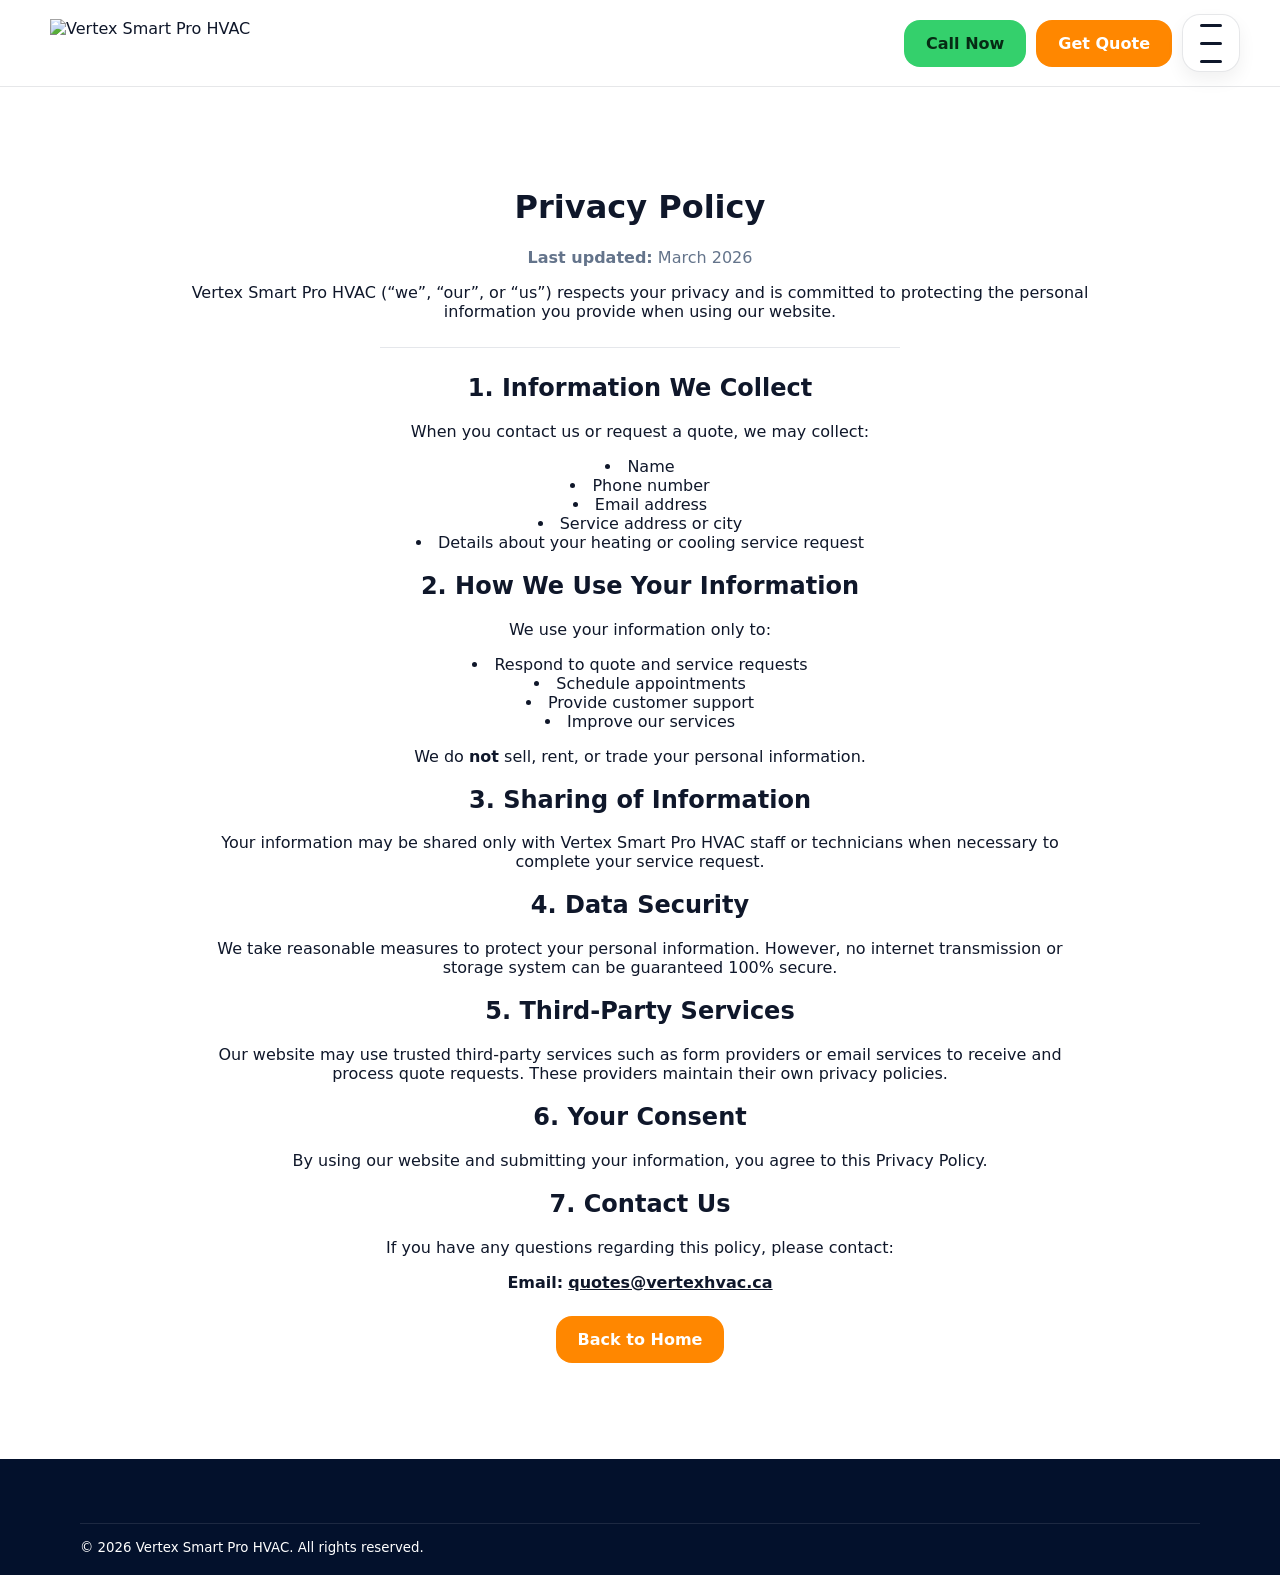
==== privacy.html @ b606a731 "new update" ====
<!DOCTYPE html>
<html lang="en">
<head>
  <meta charset="UTF-8" />
  <meta name="viewport" content="width=device-width, initial-scale=1.0"/>
  <title>Privacy Policy | Vertex Smart Pro HVAC</title>
  <meta name="description" content="Privacy Policy for Vertex Smart Pro HVAC.">
  <link rel="stylesheet" href="style.css" />
</head>

<body>
  <header class="topbar">
    <a class="brand" href="index.html" aria-label="Vertex Smart Pro Home">
      <img src="assets/logo.png" alt="Vertex Smart Pro HVAC" class="logo">
    </a>

    <div class="top-actions">
      <a class="btn btn-call" href="tel:+10000000000">Call Now</a>
      <a class="btn btn-quote" href="index.html#quote">Get Quote</a>

      <button class="burger" aria-label="Open menu" aria-expanded="false" aria-controls="menu" id="burgerBtn">
        <span></span><span></span><span></span>
      </button>
    </div>
  </header>

  <nav class="menu" id="menu" aria-label="Site menu">
    <a href="index.html#home">Home</a>
    <a href="index.html#services">Services</a>
    <a href="index.html#commercial">Commercial</a>
    <a href="index.html#offers">Offers</a>
    <a href="index.html#reviews">Reviews</a>
    <a href="index.html#quote">Get Quote</a>
    <a href="index.html#contact">Contact</a>
    <a href="privacy.html">Privacy</a>
  </nav>

  <main class="section">
    <div class="container" style="max-width:900px; text-align:center;">
      <h1>Privacy Policy</h1>
      <p style="color:#64748b;"><strong>Last updated:</strong> March 2026</p>

      <p>
        Vertex Smart Pro HVAC (“we”, “our”, or “us”) respects your privacy and is committed to protecting
        the personal information you provide when using our website.
      </p>

      <hr style="margin:26px auto; border:none; border-top:1px solid #e5e7eb; width:min(520px,90%);">

      <h2>1. Information We Collect</h2>
      <p>When you contact us or request a quote, we may collect:</p>
      <ul style="list-style-position:inside; padding:0;">
        <li>Name</li>
        <li>Phone number</li>
        <li>Email address</li>
        <li>Service address or city</li>
        <li>Details about your heating or cooling service request</li>
      </ul>

      <h2>2. How We Use Your Information</h2>
      <p>We use your information only to:</p>
      <ul style="list-style-position:inside; padding:0;">
        <li>Respond to quote and service requests</li>
        <li>Schedule appointments</li>
        <li>Provide customer support</li>
        <li>Improve our services</li>
      </ul>
      <p>We do <strong>not</strong> sell, rent, or trade your personal information.</p>

      <h2>3. Sharing of Information</h2>
      <p>
        Your information may be shared only with Vertex Smart Pro HVAC staff or technicians when necessary
        to complete your service request.
      </p>

      <h2>4. Data Security</h2>
      <p>
        We take reasonable measures to protect your personal information. However, no internet transmission
        or storage system can be guaranteed 100% secure.
      </p>

      <h2>5. Third-Party Services</h2>
      <p>
        Our website may use trusted third-party services such as form providers or email services to receive
        and process quote requests. These providers maintain their own privacy policies.
      </p>

      <h2>6. Your Consent</h2>
      <p>By using our website and submitting your information, you agree to this Privacy Policy.</p>

      <h2>7. Contact Us</h2>
      <p>If you have any questions regarding this policy, please contact:</p>
      <p><strong>Email:</strong> <a href="mailto:quotes@vertexhvac.ca" style="color:#0f172a; font-weight:800;">quotes@vertexhvac.ca</a></p>

      <p style="margin-top:24px;">
        <a class="btn btn-quote" href="index.html">Back to Home</a>
      </p>
    </div>
  </main>

  <footer class="footer">
    <div class="container footer-bottom">
      <small>© <span id="year"></span> Vertex Smart Pro HVAC. All rights reserved.</small>
    </div>
  </footer>

  <script src="script.js"></script>
</body>
</html>
---- style.css ----
:root{
  --text:#0f172a;
  --muted:#64748b;
  --line:rgba(15,23,42,.10);
  --brand:#0f62fe;
  --brand2:#0b4bd4;
  --quote:#ff8700;
  --call:#34d06c;
  --shadow:0 10px 30px rgba(2,6,23,.12);
  --radius:18px;
}

*{box-sizing:border-box}
html{scroll-behavior:smooth}
body{
  margin:0;
  font-family:system-ui,-apple-system,Segoe UI,Roboto,Arial,sans-serif;
  color:var(--text);
  background:#fff;
}

.container{
  width:min(1120px,92vw);
  margin:0 auto;
}

.section{
  padding:80px 0;
}

.section-head{
  margin-bottom:24px;
}

.section-head.center{
  text-align:center;
}

.section-head h2{
  margin:0 0 10px;
  font-size:34px;
  letter-spacing:-.03em;
}

.section-head p{
  margin:0;
  color:var(--muted);
}

.topbar{
  position:sticky;
  top:0;
  z-index:999;
  background:rgba(255,255,255,.92);
  backdrop-filter:blur(10px);
  border-bottom:1px solid var(--line);
  display:flex;
  justify-content:space-between;
  align-items:center;
  padding:14px clamp(14px,4vw,40px);
}

.brand{
  display:flex;
  align-items:center;
  text-decoration:none;
  color:var(--text);
  padding-left:10px;
}

.logo{
  height:48px;
  width:auto;
  object-fit:contain;
  display:block;
}

.top-actions{
  display:flex;
  align-items:center;
  gap:10px;
}

.btn{
  display:inline-flex;
  align-items:center;
  justify-content:center;
  text-decoration:none;
  border:none;
  cursor:pointer;
  font-weight:800;
  border-radius:16px;
  padding:14px 22px;
  transition:.2s ease;
  font-size:16px;
}

.btn:hover{
  transform:translateY(-1px);
}

.btn-lg{
  padding:16px 26px;
}

.btn-call{
  background:var(--call);
  color:#062b14;
}

.btn-quote{
  background:var(--quote);
  color:#fff;
}

.btn-ghost{
  background:rgba(255,255,255,.14);
  color:#fff;
  border:1px solid rgba(255,255,255,.22);
}

.btn-light{
  background:#fff;
  color:#0f172a;
}

.btn-dark-outline{
  background:#fff;
  color:var(--text);
  border:1px solid var(--line);
}

.burger{
  width:58px;
  height:58px;
  border-radius:18px;
  border:1px solid var(--line);
  background:#fff;
  display:grid;
  place-items:center;
  cursor:pointer;
  box-shadow:0 8px 18px rgba(2,6,23,.06);
}

.burger span{
  display:block;
  width:22px;
  height:3px;
  background:#0f172a;
  margin:3px 0;
  border-radius:999px;
}

.menu{
  display:none;
  position:sticky;
  top:88px;
  z-index:998;
  background:#fff;
  border-bottom:1px solid var(--line);
}

.menu.open{
  display:block;
}

.menu a{
  display:block;
  padding:14px clamp(14px,4vw,40px);
  text-decoration:none;
  color:var(--text);
  font-weight:800;
  border-top:1px solid var(--line);
}

.menu a:hover{
  background:#f8fafc;
}

.hero{
  position:relative;
  min-height:76vh;
  display:grid;
  align-items:center;
  background:url("assets/hero.jpg") center/cover no-repeat;
  color:#fff;
}

.hero-overlay{
  position:absolute;
  inset:0;
  background:rgba(0,0,0,.55);
}

.hero-inner{
  position:relative;
  padding:90px 0;
}

.kicker{
  display:inline-flex;
  align-items:center;
  padding:10px 16px;
  border-radius:999px;
  background:rgba(255,255,255,.10);
  border:1px solid rgba(255,255,255,.20);
  font-weight:800;
  margin:0 0 18px;
}

.hero h1{
  margin:0;
  font-size:clamp(42px,6vw,72px);
  line-height:1.02;
  letter-spacing:-.04em;
  max-width:900px;
}

.sub{
  margin:16px 0 10px;
  font-size:18px;
  color:rgba(255,255,255,.92);
}

.hero-urgent{
  margin:0 0 22px;
  color:#fff;
  font-weight:600;
}

.hero-cta{
  display:flex;
  gap:14px;
  flex-wrap:wrap;
}

.trust-row{
  display:flex;
  flex-wrap:wrap;
  gap:10px;
  margin-top:18px;
}

.trust-pill{
  padding:10px 14px;
  border-radius:999px;
  background:rgba(255,255,255,.10);
  border:1px solid rgba(255,255,255,.18);
  font-weight:700;
  font-size:14px;
}

.band{
  background:linear-gradient(135deg,#0f62fe,#0b4bd4);
  color:#fff;
  padding:54px 0;
  transition:opacity .5s ease;
}

.band-grid{
  display:grid;
  grid-template-columns:1.3fr .9fr;
  gap:18px;
  align-items:center;
}

.band h2{
  margin:0 0 10px;
  font-size:30px;
}

.band p{
  margin:0 0 14px;
  color:rgba(255,255,255,.92);
}

.countdown{
  display:flex;
  gap:10px;
  flex-wrap:wrap;
  margin:12px 0 16px;
}

.timebox{
  width:84px;
  padding:10px;
  border-radius:14px;
  background:rgba(255,255,255,.10);
  border:1px solid rgba(255,255,255,.18);
  text-align:center;
}

.time{
  font-size:22px;
  font-weight:900;
}

.label{
  font-size:12px;
  color:rgba(255,255,255,.78);
}

.fineprint{
  margin-top:10px;
  font-size:12px;
  color:rgba(255,255,255,.78);
}

.band-card{
  background:rgba(255,255,255,.10);
  border:1px solid rgba(255,255,255,.18);
  border-radius:var(--radius);
  overflow:hidden;
  box-shadow:0 18px 40px rgba(2,6,23,.22);
  min-height:220px;
  position:relative;
}

.band-card img,
.split-media img{
  width:100%;
  height:100%;
  object-fit:cover;
  display:block;
}

.fallback{
  display:none;
  height:100%;
  padding:20px;
  align-items:center;
  gap:14px;
}

.img-fallback .fallback{
  display:flex;
}

.fallback-icon{
  width:52px;
  height:52px;
  border-radius:14px;
  background:rgba(255,255,255,.15);
  display:grid;
  place-items:center;
  font-size:22px;
}

.cards{
  display:grid;
  grid-template-columns:repeat(4,1fr);
  gap:16px;
}

.card{
  background:#fff;
  border:1px solid var(--line);
  border-radius:var(--radius);
  padding:20px;
  box-shadow:0 10px 26px rgba(2,6,23,.06);
}

.card .icon{
  width:46px;
  height:46px;
  border-radius:14px;
  display:grid;
  place-items:center;
  background:#f1f5f9;
  border:1px solid rgba(15,23,42,.08);
  margin-bottom:10px;
  font-size:22px;
}

.card h3{
  margin:0 0 8px;
  font-size:18px;
}

.card p{
  margin:0 0 12px;
  color:var(--muted);
}

.link{
  color:var(--brand);
  text-decoration:none;
  font-weight:900;
}

.alt{
  background:#f8fafc;
}

.alt2{
  background:#fff;
}

.steps{
  display:grid;
  grid-template-columns:repeat(3,1fr);
  gap:16px;
  margin-top:18px;
}

.step{
  background:#fff;
  border:1px solid var(--line);
  border-radius:var(--radius);
  padding:20px;
  box-shadow:0 10px 26px rgba(2,6,23,.06);
}

.step-num{
  width:38px;
  height:38px;
  border-radius:12px;
  display:grid;
  place-items:center;
  font-weight:900;
  background:#eef2ff;
  color:#1e3a8a;
  margin-bottom:10px;
}

.step h3{
  margin:0 0 8px;
}

.step p{
  margin:0;
  color:var(--muted);
}

.split{
  display:grid;
  grid-template-columns:1.1fr .9fr;
  gap:20px;
  align-items:center;
}

.split-copy h2{
  margin:0 0 10px;
  font-size:34px;
}

.split-copy p{
  margin:0 0 12px;
  color:var(--muted);
}

.bullets{
  margin:0 0 18px 18px;
  color:#334155;
  font-weight:700;
}

.bullets li{
  margin:8px 0;
}

.split-actions{
  display:flex;
  gap:10px;
  flex-wrap:wrap;
}

.split-media{
  border-radius:var(--radius);
  overflow:hidden;
  border:1px solid var(--line);
  box-shadow:0 14px 34px rgba(2,6,23,.08);
  background:#fff;
  min-height:280px;
}

.stars{
  color:#f59e0b;
  font-size:22px;
  letter-spacing:2px;
  margin-bottom:10px;
}

.review-grid{
  display:grid;
  grid-template-columns:repeat(3,1fr);
  gap:16px;
  margin-top:18px;
}

.review{
  border:1px solid var(--line);
  border-radius:var(--radius);
  padding:18px;
  background:#fff;
  box-shadow:0 10px 26px rgba(2,6,23,.06);
}

.review-top{
  display:flex;
  align-items:center;
  gap:10px;
  margin-bottom:10px;
}

.avatar{
  width:38px;
  height:38px;
  border-radius:12px;
  background:#eef2ff;
  display:grid;
  place-items:center;
  font-weight:900;
  color:#1e3a8a;
}

.name{
  font-weight:900;
}

.meta{
  font-size:12px;
  color:var(--muted);
}

.review p{
  margin:0;
  color:#334155;
}

.quote{
  background:linear-gradient(180deg,#ffffff,#f8fafc);
}

.quote-form{
  background:#fff;
  border:1px solid var(--line);
  border-radius:var(--radius);
  box-shadow:var(--shadow);
  padding:18px;
  max-width:900px;
  margin:0 auto;
}

.field-grid{
  display:grid;
  grid-template-columns:1fr 1fr;
  gap:14px;
}

.field{
  display:flex;
  flex-direction:column;
  gap:8px;
  margin-bottom:14px;
}

label{
  font-weight:800;
}

input, select, textarea{
  padding:14px 14px;
  border-radius:14px;
  border:1px solid var(--line);
  font:inherit;
  outline:none;
  background:#fff;
}

input:focus, select:focus, textarea:focus{
  border-color:rgba(15,98,254,.45);
  box-shadow:0 0 0 4px rgba(15,98,254,.12);
}

.hidden-trap{
  display:none;
}

.footer{
  background:#03112c;
  color:#fff;
  padding:44px 0 20px;
}

.footer-grid{
  display:grid;
  grid-template-columns:1.2fr 1fr 1fr;
  gap:16px;
  align-items:start;
}

.footer a{
  color:#fff;
  text-decoration:none;
  opacity:.9;
}

.footer a:hover{
  opacity:1;
  text-decoration:underline;
}

.footer-brand{
  font-size:20px;
  letter-spacing:-.02em;
}

.footer-text{
  color:rgba(255,255,255,.75);
  margin:8px 0 0;
}

.footer h4{
  margin:0 0 10px;
}

.footer-bottom{
  display:flex;
  justify-content:space-between;
  gap:10px;
  margin-top:20px;
  padding-top:16px;
  border-top:1px solid rgba(255,255,255,.10);
}

.mobile-bar{
  display:none;
}

@media (max-width:980px){
  .cards,
  .steps,
  .review-grid{
    grid-template-columns:1fr;
  }

  .split,
  .band-grid{
    grid-template-columns:1fr;
  }
}

@media (max-width:700px){
  .field-grid{
    grid-template-columns:1fr;
  }

  .topbar{
    padding:12px 16px;
  }

  .logo{
    height:42px;
  }

  .burger{
    width:52px;
    height:52px;
  }

  .hero h1{
    font-size:clamp(34px,9vw,52px);
  }

  .footer-grid,
  .footer-bottom{
    grid-template-columns:1fr;
    flex-direction:column;
  }

  .mobile-bar{
    position:fixed;
    left:12px;
    right:12px;
    bottom:12px;
    display:grid;
    grid-template-columns:1fr 1fr;
    gap:10px;
    z-index:9999;
  }

  .mobile-bar a{
    text-align:center;
    padding:14px 12px;
    border-radius:14px;
    font-weight:900;
    text-decoration:none;
    color:#fff;
    box-shadow:0 14px 34px rgba(2,6,23,.18);
  }

  .mobile-bar a:first-child{
    background:#22c55e;
    color:#052e16;
  }

  .mobile-bar a:last-child{
    background:#ff7a00;
  }
}
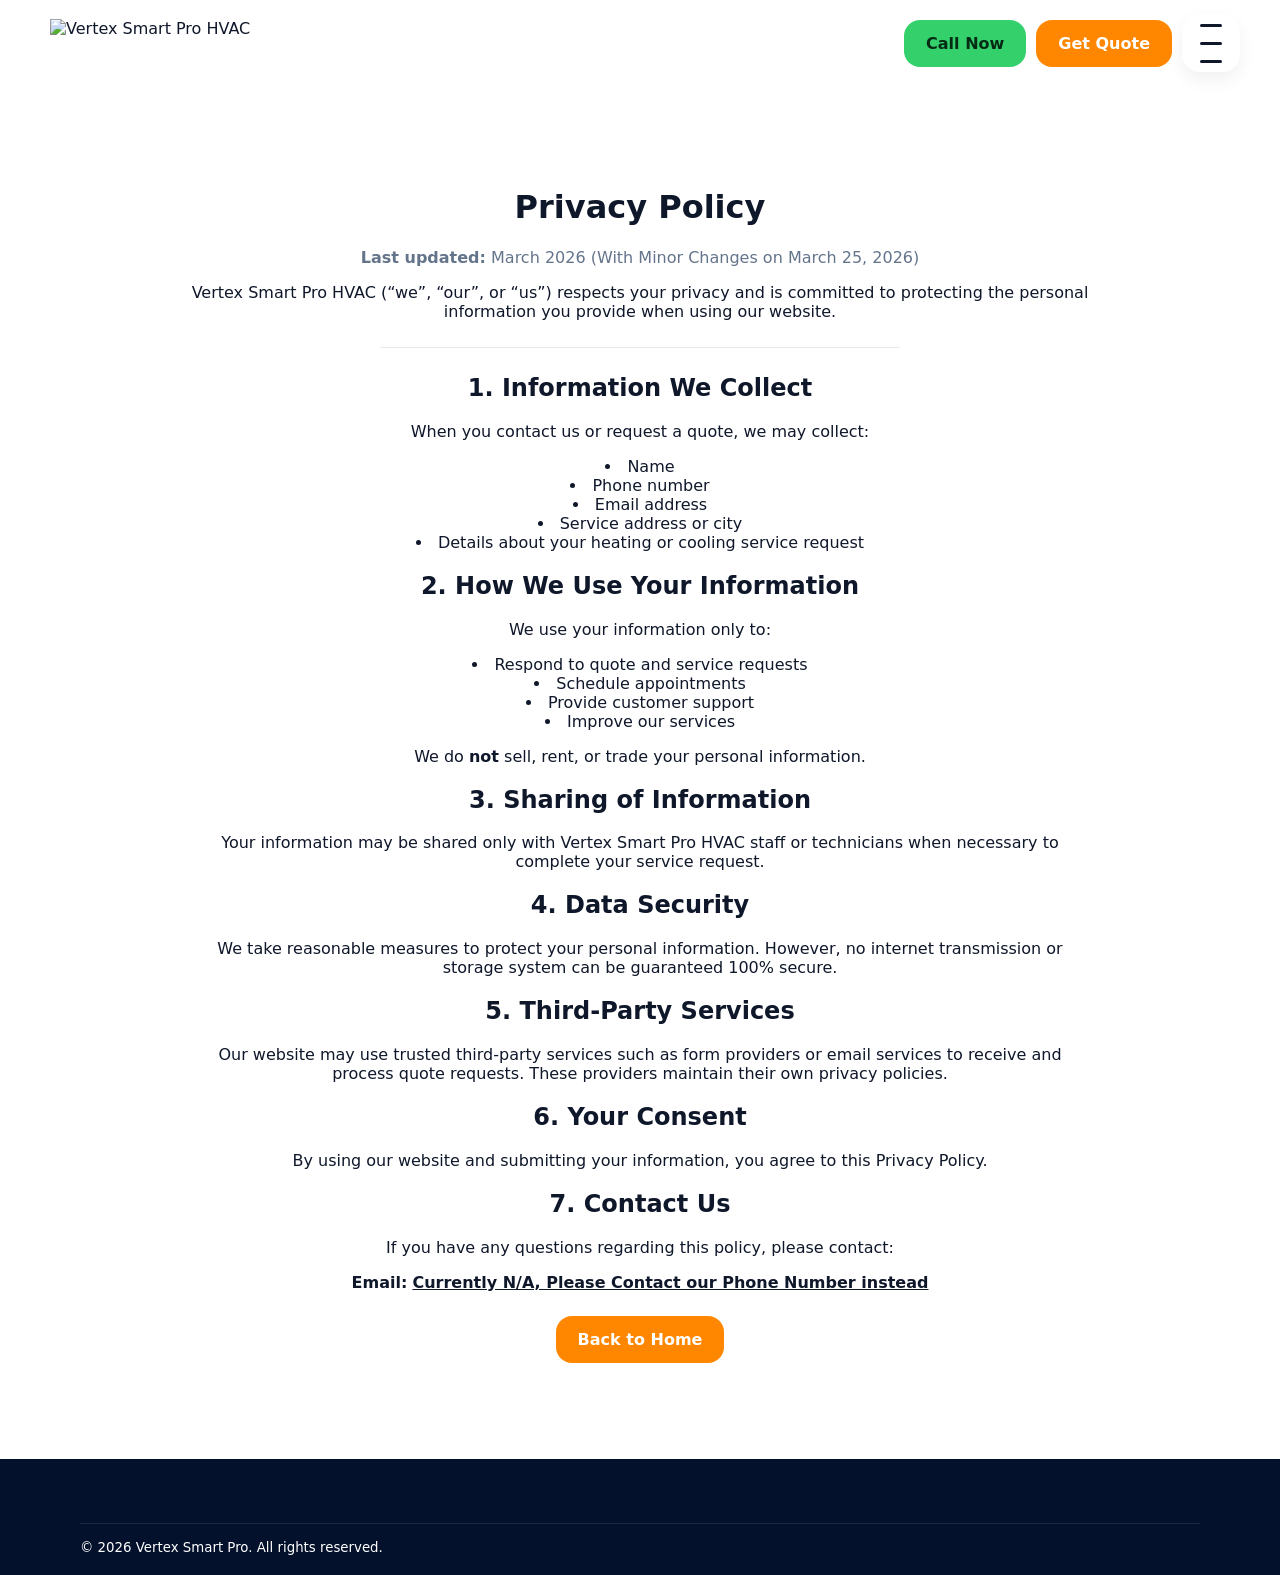
==== commit 1042c3d9: "changes necceseray" ====
--- a/privacy.html
+++ b/privacy.html
@@ -38,7 +38,7 @@
   <main class="section">
     <div class="container" style="max-width:900px; text-align:center;">
       <h1>Privacy Policy</h1>
-      <p style="color:#64748b;"><strong>Last updated:</strong> March 2026</p>
+      <p style="color:#64748b;"><strong>Last updated:</strong> March 2026 (With Minor Changes on March 25, 2026)</p>
 
       <p>
         Vertex Smart Pro HVAC (“we”, “our”, or “us”) respects your privacy and is committed to protecting
@@ -90,7 +90,7 @@
 
       <h2>7. Contact Us</h2>
       <p>If you have any questions regarding this policy, please contact:</p>
-      <p><strong>Email:</strong> <a href="mailto:quotes@vertexhvac.ca" style="color:#0f172a; font-weight:800;">quotes@vertexhvac.ca</a></p>
+      <p><strong>Email:</strong> <a href="mailto:N/A" style="color:#0f172a; font-weight:800;">Currently N/A, Please Contact our Phone Number instead</a></p>
 
       <p style="margin-top:24px;">
         <a class="btn btn-quote" href="index.html">Back to Home</a>
@@ -100,7 +100,7 @@
 
   <footer class="footer">
     <div class="container footer-bottom">
-      <small>© <span id="year"></span> Vertex Smart Pro HVAC. All rights reserved.</small>
+      <small>© <span id="year"></span> Vertex Smart Pro. All rights reserved.</small>
     </div>
   </footer>
 
--- a/style.css
+++ b/style.css
@@ -1,12 +1,12 @@
 :root{
   --text:#0f172a;
   --muted:#64748b;
-  --line:rgba(15,23,42,.10);
+  --line:rgba(15, 23, 42, 0);
   --brand:#0f62fe;
   --brand2:#0b4bd4;
   --quote:#ff8700;
   --call:#34d06c;
-  --shadow:0 10px 30px rgba(2,6,23,.12);
+  --shadow:0 10px 30px rgba(2, 6, 23, 0);
   --radius:18px;
 }
 
